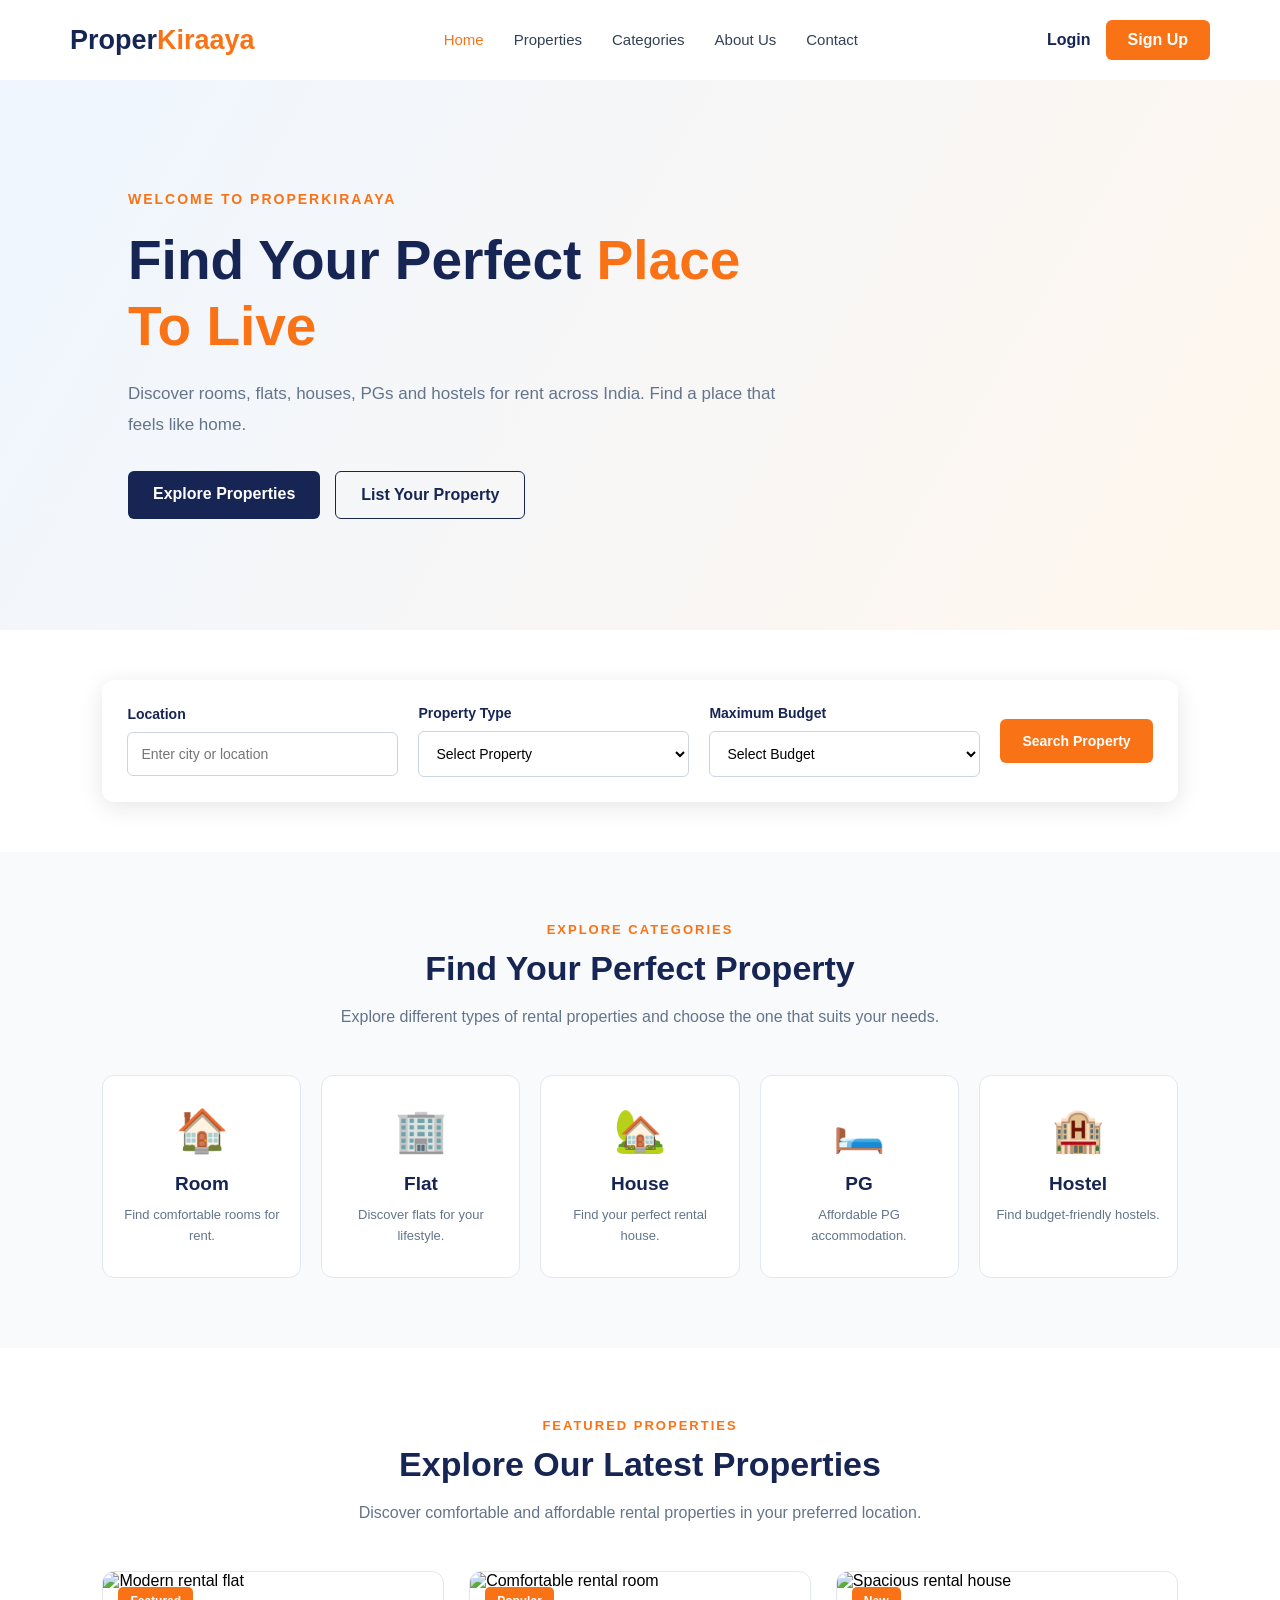
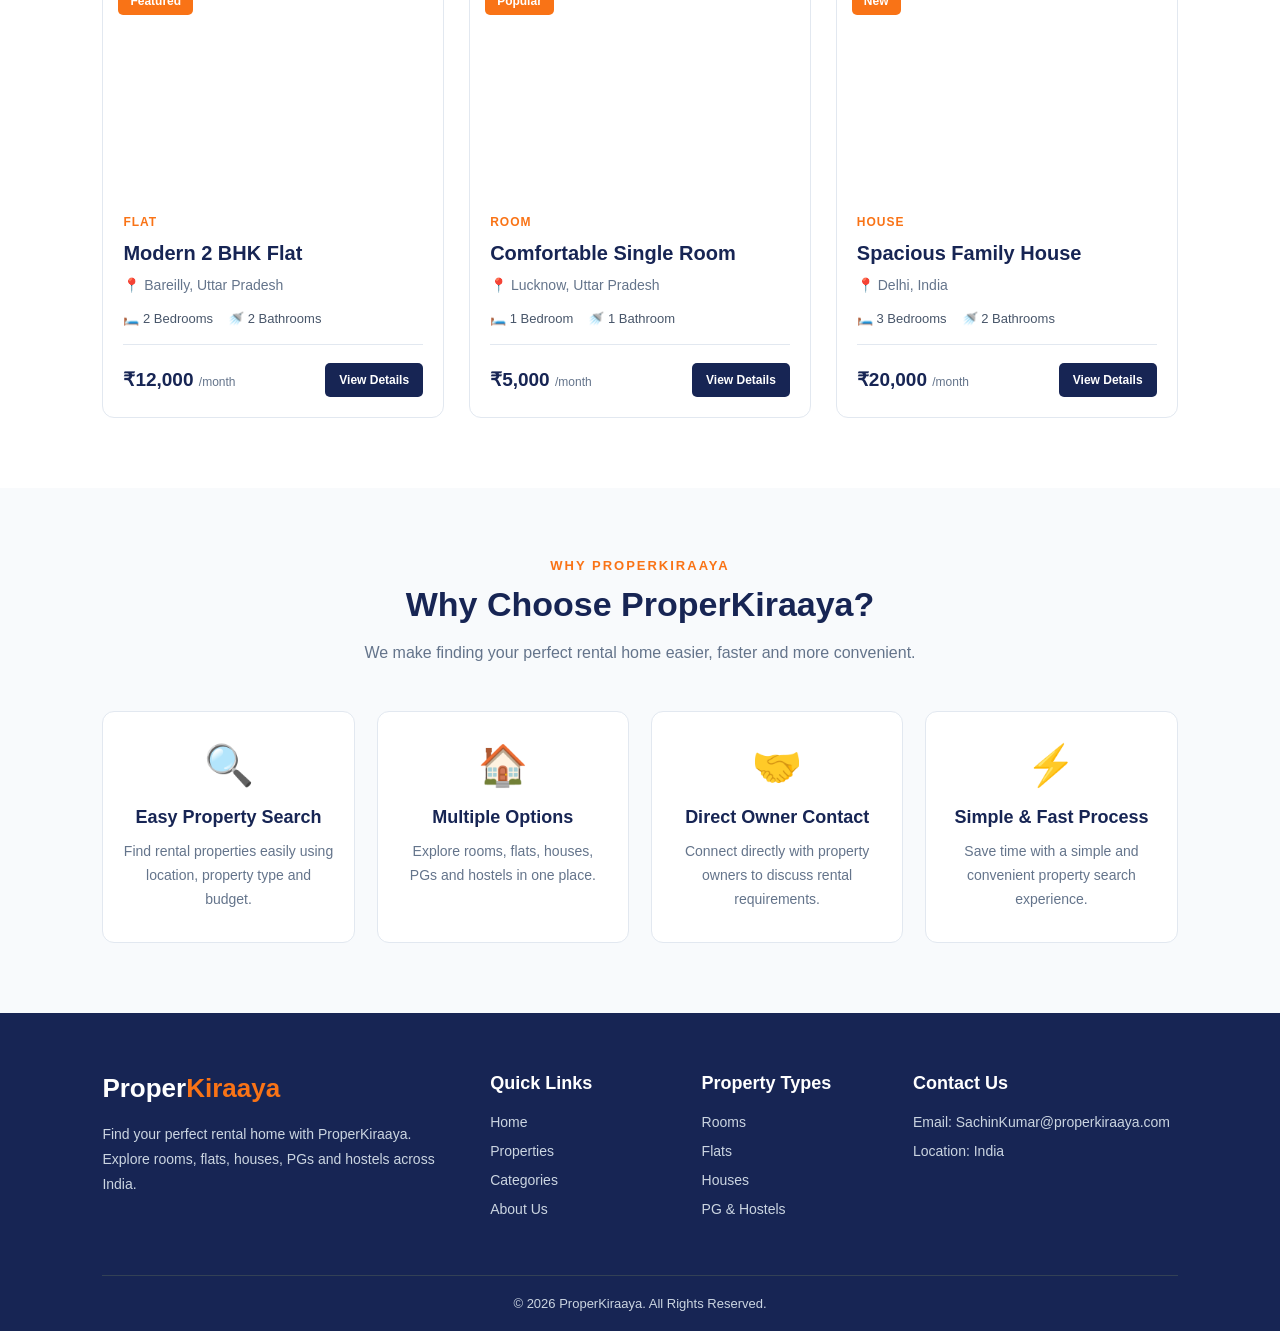
==== index.html @ 3c591e46 "Build ProperKiraaya frontend" ====
<!DOCTYPE html>
<html lang="en">

<head>

    <!-- Character Encoding -->
    <meta charset="UTF-8">

    <!-- Responsive Website -->
    <meta name="viewport" content="width=device-width, initial-scale=1.0">

    <!-- SEO Description -->
    <meta name="description"
        content="ProperKiraaya helps you find rooms, flats, houses, PGs and hostels for rent across India.">

    <!-- Website Title -->
    <title>ProperKiraaya | Find Your Perfect Rental Home</title>

    <!-- CSS Connection -->
    <link rel="stylesheet" href="./css/style.css">

    <!-- Favicon -->
    <link rel="icon" href="./assets/logos/logo.png">

</head>

<body>

    <!-- ================= HEADER ================= -->

<header class="header">

    <nav class="navbar">

        <!-- Website Logo -->
        <div class="logo">
            <a href="index.html">Proper<span>Kiraaya</span></a>
        </div>

        <!-- Navigation Links -->
        <ul class="nav-links">

            <li><a href="index.html" class="active">Home</a></li>

            <li><a href="#properties">Properties</a></li>

            <li><a href="#categories">Categories</a></li>

            <li><a href="#about">About Us</a></li>

            <li><a href="#contact">Contact</a></li>

        </ul>

        <!-- Navbar Buttons -->
        <div class="nav-buttons">

            <a href="./pages/login.html" class="login-btn">Login</a>

            <a href="./pages/signup.html" class="signup-btn">Sign Up</a>

        </div>

    </nav>

</header>


    <!-- ================= MAIN CONTENT ================= -->

    <main>

        <section class="hero-section">

    <div class="hero-content">

        <p class="hero-tagline">WELCOME TO PROPERKIRAAYA</p>

        <h1>
            Find Your Perfect
            <span>Place To Live</span>
        </h1>

        <p class="hero-description">
            Discover rooms, flats, houses, PGs and hostels
            for rent across India. Find a place that feels
            like home.
        </p>

        <div class="hero-buttons">

            <a href="#properties" class="explore-btn">
                Explore Properties
            </a>

            <a href="./pages/signup.html" class="owner-btn">
                List Your Property
            </a>

        </div>

    </div>

        </section>


        <!-- Property Search Section -->

        <section class="search-section">
                <div class="search-container">

        <div class="search-box">

            <!-- Location -->
            <div class="search-field">

                <label for="location">Location</label>

                <input
                    type="text"
                    id="location"
                    placeholder="Enter city or location"
                >

            </div>


            <!-- Property Type -->
            <div class="search-field">

                <label for="property-type">Property Type</label>

                <select id="property-type">

                    <option value="">Select Property</option>
                    <option value="room">Room</option>
                    <option value="flat">Flat</option>
                    <option value="house">House</option>
                    <option value="pg">PG</option>
                    <option value="hostel">Hostel</option>

                </select>

            </div>


            <!-- Budget -->
            <div class="search-field">

                <label for="budget">Maximum Budget</label>

                <select id="budget">

                    <option value="">Select Budget</option>
                    <option value="5000">₹5,000</option>
                    <option value="10000">₹10,000</option>
                    <option value="15000">₹15,000</option>
                    <option value="20000">₹20,000</option>
                    <option value="30000">₹30,000+</option>

                </select>

            </div>


            <!-- Search Button -->
            <button type="button" class="search-btn">

                Search Property

            </button>

        </div>

    </div>

        </section>


        <!-- Property Categories -->

        <section class="categories-section" id="categories">

    <div class="categories-container">

        <!-- Section Heading -->
        <div class="section-heading">

            <p class="section-tagline">EXPLORE CATEGORIES</p>

            <h2>Find Your Perfect Property</h2>

            <p>
                Explore different types of rental properties
                and choose the one that suits your needs.
            </p>

        </div>


        <!-- Category Cards -->
        <div class="categories-grid">

            <a href="#properties" class="category-card">

                <div class="category-icon">🏠</div>

                <h3>Room</h3>

                <p>Find comfortable rooms for rent.</p>

            </a>


            <a href="#properties" class="category-card">

                <div class="category-icon">🏢</div>

                <h3>Flat</h3>

                <p>Discover flats for your lifestyle.</p>

            </a>


            <a href="#properties" class="category-card">

                <div class="category-icon">🏡</div>

                <h3>House</h3>

                <p>Find your perfect rental house.</p>

            </a>


            <a href="#properties" class="category-card">

                <div class="category-icon">🛏️</div>

                <h3>PG</h3>

                <p>Affordable PG accommodation.</p>

            </a>


            <a href="#properties" class="category-card">

                <div class="category-icon">🏨</div>

                <h3>Hostel</h3>

                <p>Find budget-friendly hostels.</p>

            </a>

        </div>

    </div>

</section>

        <!-- Featured Properties -->

        <section class="featured-properties" id="properties">

    <div class="properties-container">

        <!-- Section Heading -->
        <div class="section-heading">

            <p class="section-tagline">FEATURED PROPERTIES</p>

            <h2>Explore Our Latest Properties</h2>

            <p>
                Discover comfortable and affordable rental
                properties in your preferred location.
            </p>

        </div>


        <!-- Properties Grid -->
        <div class="properties-grid">


            <!-- Property Card 1 -->
            <article class="property-card">

                <div class="property-image">

                    <img src="./assets/images/property-1.jpg"
                         alt="Modern rental flat">

                    <span class="property-badge">Featured</span>

                </div>

                <div class="property-info">

                    <span class="property-type">FLAT</span>

                    <h3>Modern 2 BHK Flat</h3>

                    <p class="property-location">
                        📍 Bareilly, Uttar Pradesh
                    </p>

                    <div class="property-details">

                        <span>🛏️ 2 Bedrooms</span>
                        <span>🚿 2 Bathrooms</span>

                    </div>

                    <div class="property-bottom">

                        <h4>₹12,000 <span>/month</span></h4>

                        <a href="#" class="details-btn">
                            View Details
                        </a>

                    </div>

                </div>

            </article>


            <!-- Property Card 2 -->
            <article class="property-card">

                <div class="property-image">

                    <img src="./assets/images/property-2.jpg"
                         alt="Comfortable rental room">

                    <span class="property-badge">Popular</span>

                </div>

                <div class="property-info">

                    <span class="property-type">ROOM</span>

                    <h3>Comfortable Single Room</h3>

                    <p class="property-location">
                        📍 Lucknow, Uttar Pradesh
                    </p>

                    <div class="property-details">

                        <span>🛏️ 1 Bedroom</span>
                        <span>🚿 1 Bathroom</span>

                    </div>

                    <div class="property-bottom">

                        <h4>₹5,000 <span>/month</span></h4>

                        <a href="#" class="details-btn">
                            View Details
                        </a>

                    </div>

                </div>

            </article>


            <!-- Property Card 3 -->
            <article class="property-card">

                <div class="property-image">

                    <img src="./assets/images/property-3.jpg"
                         alt="Spacious rental house">

                    <span class="property-badge">New</span>

                </div>

                <div class="property-info">

                    <span class="property-type">HOUSE</span>

                    <h3>Spacious Family House</h3>

                    <p class="property-location">
                        📍 Delhi, India
                    </p>

                    <div class="property-details">

                        <span>🛏️ 3 Bedrooms</span>
                        <span>🚿 2 Bathrooms</span>

                    </div>

                    <div class="property-bottom">

                        <h4>₹20,000 <span>/month</span></h4>

                        <a href="#" class="details-btn">
                            View Details
                        </a>

                    </div>

                </div>

            </article>


        </div>

    </div>

</section>

        <!-- Why Choose Us -->

        <section class="why-choose-us" id="about">

    <div class="why-container">

        <!-- Section Heading -->
        <div class="section-heading">

            <p class="section-tagline">WHY PROPERKIRAAYA</p>

            <h2>Why Choose ProperKiraaya?</h2>

            <p>
                We make finding your perfect rental home
                easier, faster and more convenient.
            </p>

        </div>


        <!-- Features Grid -->
        <div class="features-grid">


            <!-- Feature 1 -->
            <div class="feature-card">

                <div class="feature-icon">🔍</div>

                <h3>Easy Property Search</h3>

                <p>
                    Find rental properties easily using
                    location, property type and budget.
                </p>

            </div>


            <!-- Feature 2 -->
            <div class="feature-card">

                <div class="feature-icon">🏠</div>

                <h3>Multiple Options</h3>

                <p>
                    Explore rooms, flats, houses,
                    PGs and hostels in one place.
                </p>

            </div>


            <!-- Feature 3 -->
            <div class="feature-card">

                <div class="feature-icon">🤝</div>

                <h3>Direct Owner Contact</h3>

                <p>
                    Connect directly with property owners
                    to discuss rental requirements.
                </p>

            </div>


            <!-- Feature 4 -->
            <div class="feature-card">

                <div class="feature-icon">⚡</div>

                <h3>Simple & Fast Process</h3>

                <p>
                    Save time with a simple and
                    convenient property search experience.
                </p>

            </div>


        </div>

    </div>

</section>

    </main>


    <!-- ================= FOOTER ================= -->

    <footer class="footer" id="contact">

    <div class="footer-container">

        <!-- Company Information -->
        <div class="footer-column">

            <h2 class="footer-logo">
                Proper<span>Kiraaya</span>
            </h2>

            <p>
                Find your perfect rental home with ProperKiraaya.
                Explore rooms, flats, houses, PGs and hostels
                across India.
            </p>

        </div>


        <!-- Quick Links -->
        <div class="footer-column">

            <h3>Quick Links</h3>

            <ul>
                <li><a href="index.html">Home</a></li>
                <li><a href="#properties">Properties</a></li>
                <li><a href="#categories">Categories</a></li>
                <li><a href="#about">About Us</a></li>
            </ul>

        </div>


        <!-- Property Links -->
        <div class="footer-column">

            <h3>Property Types</h3>

            <ul>
                <li><a href="#categories">Rooms</a></li>
                <li><a href="#categories">Flats</a></li>
                <li><a href="#categories">Houses</a></li>
                <li><a href="#categories">PG & Hostels</a></li>
            </ul>

        </div>


        <!-- Contact Information -->
        <div class="footer-column">

            <h3>Contact Us</h3>

            <ul>
                <li>Email: SachinKumar@properkiraaya.com</li>
                <li>Location: India</li>
            </ul>

        </div>

    </div>


    <!-- Copyright -->
    <div class="footer-bottom">

        <p>
            © 2026 ProperKiraaya. All Rights Reserved.
        </p>

    </div>

</footer>


    <!-- ================= JAVASCRIPT ================= -->

    <script src="./js/script.js"></script>

</body>

</html>
---- css/style.css ----
/* =========================
   GLOBAL CSS
========================= */

* {
    margin: 0;
    padding: 0;
    box-sizing: border-box;
}

body {
    font-family: Arial, sans-serif;
    background-color: #ffffff;
}


/* =========================
   NAVBAR
========================= */

.header {
    width: 100%;
    background-color: #ffffff;
    box-shadow: 0 2px 10px rgba(0, 0, 0, 0.08);
}

.navbar {
    max-width: 1200px;
    margin: auto;
    padding: 20px 30px;

    display: flex;
    align-items: center;
    justify-content: space-between;
}

/* Logo */

.logo a {
    font-size: 27px;
    font-weight: bold;
    text-decoration: none;
    color: #172554;
}

.logo span {
    color: #f97316;
}


/* Navigation Links */

.nav-links {
    display: flex;
    gap: 30px;
    list-style: none;
}

.nav-links a {
    text-decoration: none;
    color: #334155;
    font-size: 15px;
    font-weight: 500;
    transition: 0.3s;
}

.nav-links a:hover,
.nav-links a.active {
    color: #f97316;
}


/* Navbar Buttons */

.nav-buttons {
    display: flex;
    align-items: center;
    gap: 15px;
}

.login-btn {
    text-decoration: none;
    color: #172554;
    font-weight: 600;
}

.signup-btn {
    text-decoration: none;
    background-color: #f97316;
    color: white;

    padding: 11px 22px;
    border-radius: 6px;

    font-weight: 600;
    transition: 0.3s;
}

.signup-btn:hover {
    background-color: #ea580c;
}


/* =========================
   HERO SECTION
========================= */

.hero-section {
    min-height: 550px;

    display: flex;
    align-items: center;

    padding: 70px 10%;

    background: linear-gradient(120deg, #eff6ff,#fff7ed);
}

.hero-content {
    max-width: 650px;
}

.hero-tagline {
    color: #f97316;
    font-size: 14px;
    font-weight: bold;
    letter-spacing: 2px;
    margin-bottom: 20px;
}

.hero-content h1 {
    font-size: 55px;
    line-height: 1.2;
    color: #172554;
    margin-bottom: 20px;
}

.hero-content h1 span {
    color: #f97316;
}

.hero-description {
    font-size: 17px;
    line-height: 1.8;
    color: #64748b;
    margin-bottom: 30px;
}


/* Hero Buttons */

.hero-buttons {
    display: flex;
    gap: 15px;
}

.explore-btn {
    text-decoration: none;
    background-color: #172554;
    color: white;
    padding: 14px 25px;
    border-radius: 6px;
    font-weight: 600;
}

.owner-btn {
    text-decoration: none;
    color: #172554;
    border: 1px solid #172554;
    padding: 14px 25px;
    border-radius: 6px;
    font-weight: 600;
}

.explore-btn:hover {
    background-color: #1e40af;
}

.owner-btn:hover {
    background-color: #172554;
    color: white;
}

/* =========================
   TABLET RESPONSIVE
========================= */

@media (max-width: 992px) {

    .navbar {
        padding: 20px;
        gap: 20px;
    }

    .nav-links {
        gap: 15px;
    }

    .nav-links a {
        font-size: 14px;
    }

    .hero-section {
        padding: 60px 6%;
    }

    .hero-content h1 {
        font-size: 45px;
    }

}

/* =========================
   MOBILE RESPONSIVE
========================= */

@media (max-width: 768px) {

    .navbar {
        flex-wrap: wrap;
        justify-content: center;
        gap: 20px;
    }

    .nav-links {
        width: 100%;
        justify-content: center;
        flex-wrap: wrap;
        gap: 15px;
    }

    .nav-buttons {
        justify-content: center;
    }

    .hero-section {
        min-height: auto;
        padding: 60px 25px;
    }

    .hero-content {
        width: 100%;
    }

    .hero-content h1 {
        font-size: 38px;
    }

    .hero-description {
        font-size: 15px;
    }

}

/* =========================
   SMALL MOBILE
========================= */

@media (max-width: 480px) {

    .logo a {
        font-size: 23px;
    }

    .nav-links {
        gap: 12px;
    }

    .nav-links a {
        font-size: 13px;
    }

    .hero-section {
        padding: 45px 20px;
    }

    .hero-content h1 {
        font-size: 32px;
    }

    .hero-tagline {
        font-size: 12px;
    }

    .hero-buttons {
        flex-direction: column;
    }

    .explore-btn,
    .owner-btn {
        text-align: center;
        width: 100%;
    }

}

/* =========================
   PROPERTY SEARCH SECTION
========================= */

.search-section {
    width: 100%;
    padding: 50px 8%;
    background-color: #ffffff;
}

.search-container {
    max-width: 1200px;
    margin: auto;
}

.search-box {
    display: flex;
    align-items: center;
    justify-content: space-between;

    gap: 20px;
    padding: 25px;

    background-color: #ffffff;

    border-radius: 12px;

    box-shadow: 0 5px 25px rgba(0, 0, 0, 0.10);
}

.search-field {
    display: flex;
    flex-direction: column;
    gap: 10px;

    flex: 1;
}

.search-field label {
    font-size: 14px;
    font-weight: 600;
    color: #172554;
}

.search-field input,
.search-field select {

    width: 100%;
    padding: 13px;

    border: 1px solid #cbd5e1;
    border-radius: 6px;

    font-size: 14px;
    outline: none;

    background-color: #ffffff;
}

.search-field input:focus,
.search-field select:focus {
    border-color: #f97316;
}

.search-btn {
    padding: 14px 22px;

    background-color: #f97316;
    color: #ffffff;

    border: none;
    border-radius: 6px;

    font-size: 14px;
    font-weight: 600;

    cursor: pointer;
    transition: 0.3s;
}

.search-btn:hover {
    background-color: #ea580c;
}

/* =========================
   SEARCH RESPONSIVE
========================= */

@media (max-width: 768px) {

    .search-section {
        padding: 35px 20px;
    }

    .search-box {
        flex-direction: column;
        align-items: stretch;
    }

    .search-field {
        width: 100%;
    }

    .search-btn {
        width: 100%;
    }

}

/* =========================
   PROPERTY CATEGORIES
========================= */

.categories-section {
    width: 100%;
    padding: 70px 8%;
    background-color: #f8fafc;
}

.categories-container {
    max-width: 1200px;
    margin: auto;
}

/* Section Heading */

.section-heading {
    text-align: center;
    margin-bottom: 45px;
}

.section-tagline {
    color: #f97316;
    font-size: 13px;
    font-weight: bold;
    letter-spacing: 2px;
    margin-bottom: 12px;
}

.section-heading h2 {
    font-size: 34px;
    color: #172554;
    margin-bottom: 15px;
}

.section-heading > p:last-child {
    color: #64748b;
    font-size: 16px;
    line-height: 1.7;
}

/* Categories Grid */

.categories-grid {
    display: grid;
    grid-template-columns: repeat(5, 1fr);
    gap: 20px;
}

/* Category Card */

.category-card {
    padding: 30px 15px;
    background-color: #ffffff;
    border-radius: 12px;
    border: 1px solid #e2e8f0;
    text-align: center;
    text-decoration: none;
    transition: 0.3s ease;
}

/* Hover Effect */

.category-card:hover {
    transform: translateY(-8px);
    box-shadow: 0 10px 25px rgba(0, 0, 0, 0.08);
    border-color: #f97316;
}

/* Category Icon */

.category-icon {
    font-size: 42px;
    margin-bottom: 18px;
}

/* Category Text */

.category-card h3 {
    color: #172554;
    font-size: 19px;
    margin-bottom: 10px;
}

.category-card p {
    color: #64748b;
    font-size: 13px;
    line-height: 1.6;
}

/* =========================
   RESPONSIVE DESIGN
========================= */

@media (max-width: 992px) {

    .categories-grid {
        grid-template-columns: repeat(3, 1fr);
    }

}

@media (max-width: 768px) {

    .categories-section {
        padding: 50px 20px;
    }

    .categories-grid {
        grid-template-columns: repeat(2, 1fr);
        gap: 15px;
    }

    .section-heading h2 {
        font-size: 27px;
    }

}

@media (max-width: 480px) {

    .categories-grid {
        grid-template-columns: 1fr;
    }

    .category-card {
        padding: 25px 15px;
    }

}

/* =========================
   FEATURED PROPERTIES
========================= */

.featured-properties {
    width: 100%;
    padding: 70px 8%;
    background-color: #ffffff;
}

.properties-container {
    max-width: 1200px;
    margin: auto;
}


/* Properties Grid */

.properties-grid {
    display: grid;
    grid-template-columns: repeat(3, 1fr);
    gap: 25px;
}


/* Property Card */

.property-card {
    background-color: #ffffff;
    border: 1px solid #e2e8f0;
    border-radius: 12px;
    overflow: hidden;
    transition: 0.3s ease;
}

.property-card:hover {
    transform: translateY(-7px);
    box-shadow: 0 10px 25px rgba(0, 0, 0, 0.10);
}


/* Property Image */

.property-image {
    width: 100%;
    height: 220px;
    position: relative;
    overflow: hidden;
}

.property-image img {
    width: 100%;
    height: 100%;
    object-fit: cover;
    display: block;
}

.property-badge {
    position: absolute;
    top: 15px;
    left: 15px;

    background-color: #f97316;
    color: #ffffff;

    padding: 7px 12px;
    border-radius: 5px;

    font-size: 12px;
    font-weight: bold;
}


/* Property Information */

.property-info {
    padding: 20px;
}

.property-type {
    color: #f97316;
    font-size: 12px;
    font-weight: bold;
    letter-spacing: 1px;
}

.property-info h3 {
    color: #172554;
    font-size: 20px;
    margin: 12px 0;
}

.property-location {
    color: #64748b;
    font-size: 14px;
    margin-bottom: 18px;
}


/* Property Details */

.property-details {
    display: flex;
    gap: 15px;
    flex-wrap: wrap;

    padding-bottom: 18px;
    border-bottom: 1px solid #e2e8f0;

    color: #475569;
    font-size: 13px;
}


/* Property Bottom */

.property-bottom {
    display: flex;
    justify-content: space-between;
    align-items: center;

    gap: 10px;
    margin-top: 18px;
}

.property-bottom h4 {
    color: #172554;
    font-size: 19px;
}

.property-bottom h4 span {
    color: #64748b;
    font-size: 12px;
    font-weight: normal;
}

.details-btn {
    text-decoration: none;
    background-color: #172554;
    color: #ffffff;

    padding: 10px 14px;
    border-radius: 5px;

    font-size: 12px;
    font-weight: bold;
}

.details-btn:hover {
    background-color: #f97316;
}


/* =========================
   RESPONSIVE DESIGN
========================= */

@media (max-width: 992px) {

    .properties-grid {
        grid-template-columns: repeat(2, 1fr);
    }

}

@media (max-width: 768px) {

    .featured-properties {
        padding: 50px 20px;
    }

    .properties-grid {
        grid-template-columns: repeat(2, 1fr);
        gap: 15px;
    }

}

@media (max-width: 480px) {

    .properties-grid {
        grid-template-columns: 1fr;
    }

    .property-image {
        height: 200px;
    }

    .property-info h3 {
        font-size: 18px;
    }

}
/* =========================
   WHY CHOOSE US
========================= */

.why-choose-us {
    width: 100%;
    padding: 70px 8%;
    background-color: #f8fafc;
}

.why-container {
    max-width: 1200px;
    margin: auto;
}


/* Features Grid */

.features-grid {
    display: grid;
    grid-template-columns: repeat(4, 1fr);
    gap: 22px;
}


/* Feature Card */

.feature-card {
    padding: 30px 20px;

    background-color: #ffffff;

    border: 1px solid #e2e8f0;
    border-radius: 12px;

    text-align: center;

    transition: 0.3s ease;
}

.feature-card:hover {
    transform: translateY(-7px);

    box-shadow: 0 10px 25px rgba(0, 0, 0, 0.08);

    border-color: #f97316;
}


/* Feature Icon */

.feature-icon {
    font-size: 40px;
    margin-bottom: 18px;
}


/* Feature Text */

.feature-card h3 {
    color: #172554;
    font-size: 18px;
    margin-bottom: 12px;
}

.feature-card p {
    color: #64748b;
    font-size: 14px;
    line-height: 1.7;
}


/* =========================
   RESPONSIVE DESIGN
========================= */

@media (max-width: 992px) {

    .features-grid {
        grid-template-columns: repeat(2, 1fr);
    }

}

@media (max-width: 768px) {

    .why-choose-us {
        padding: 50px 20px;
    }

}

@media (max-width: 480px) {

    .features-grid {
        grid-template-columns: 1fr;
    }

    .feature-card {
        padding: 25px 15px;
    }

}
/* =========================
   FOOTER
========================= */

.footer {
    width: 100%;
    background-color: #172554;
    color: #ffffff;
    padding: 60px 8% 20px;
}

.footer-container {
    max-width: 1200px;
    margin: auto;

    display: grid;
    grid-template-columns: 2fr 1fr 1fr 1.5fr;
    gap: 35px;
}


/* Footer Logo */

.footer-logo {
    font-size: 26px;
    margin-bottom: 18px;
}

.footer-logo span {
    color: #f97316;
}


/* Footer Columns */

.footer-column h3 {
    font-size: 18px;
    margin-bottom: 20px;
}

.footer-column p {
    color: #cbd5e1;
    font-size: 14px;
    line-height: 1.8;
}

.footer-column ul {
    list-style: none;
}

.footer-column ul li {
    margin-bottom: 13px;
    color: #cbd5e1;
    font-size: 14px;
}

.footer-column ul li a {
    color: #cbd5e1;
    text-decoration: none;
    transition: 0.3s;
}

.footer-column ul li a:hover {
    color: #f97316;
}


/* Footer Bottom */

.footer-bottom {
    max-width: 1200px;
    margin: 45px auto 0;
    padding-top: 20px;

    border-top: 1px solid #334155;

    text-align: center;
}

.footer-bottom p {
    color: #cbd5e1;
    font-size: 13px;
}


/* =========================
   RESPONSIVE DESIGN
========================= */

@media (max-width: 992px) {

    .footer-container {
        grid-template-columns: repeat(2, 1fr);
    }

}

@media (max-width: 480px) {

    .footer {
        padding: 45px 20px 20px;
    }

    .footer-container {
        grid-template-columns: 1fr;
        gap: 30px;
    }

}
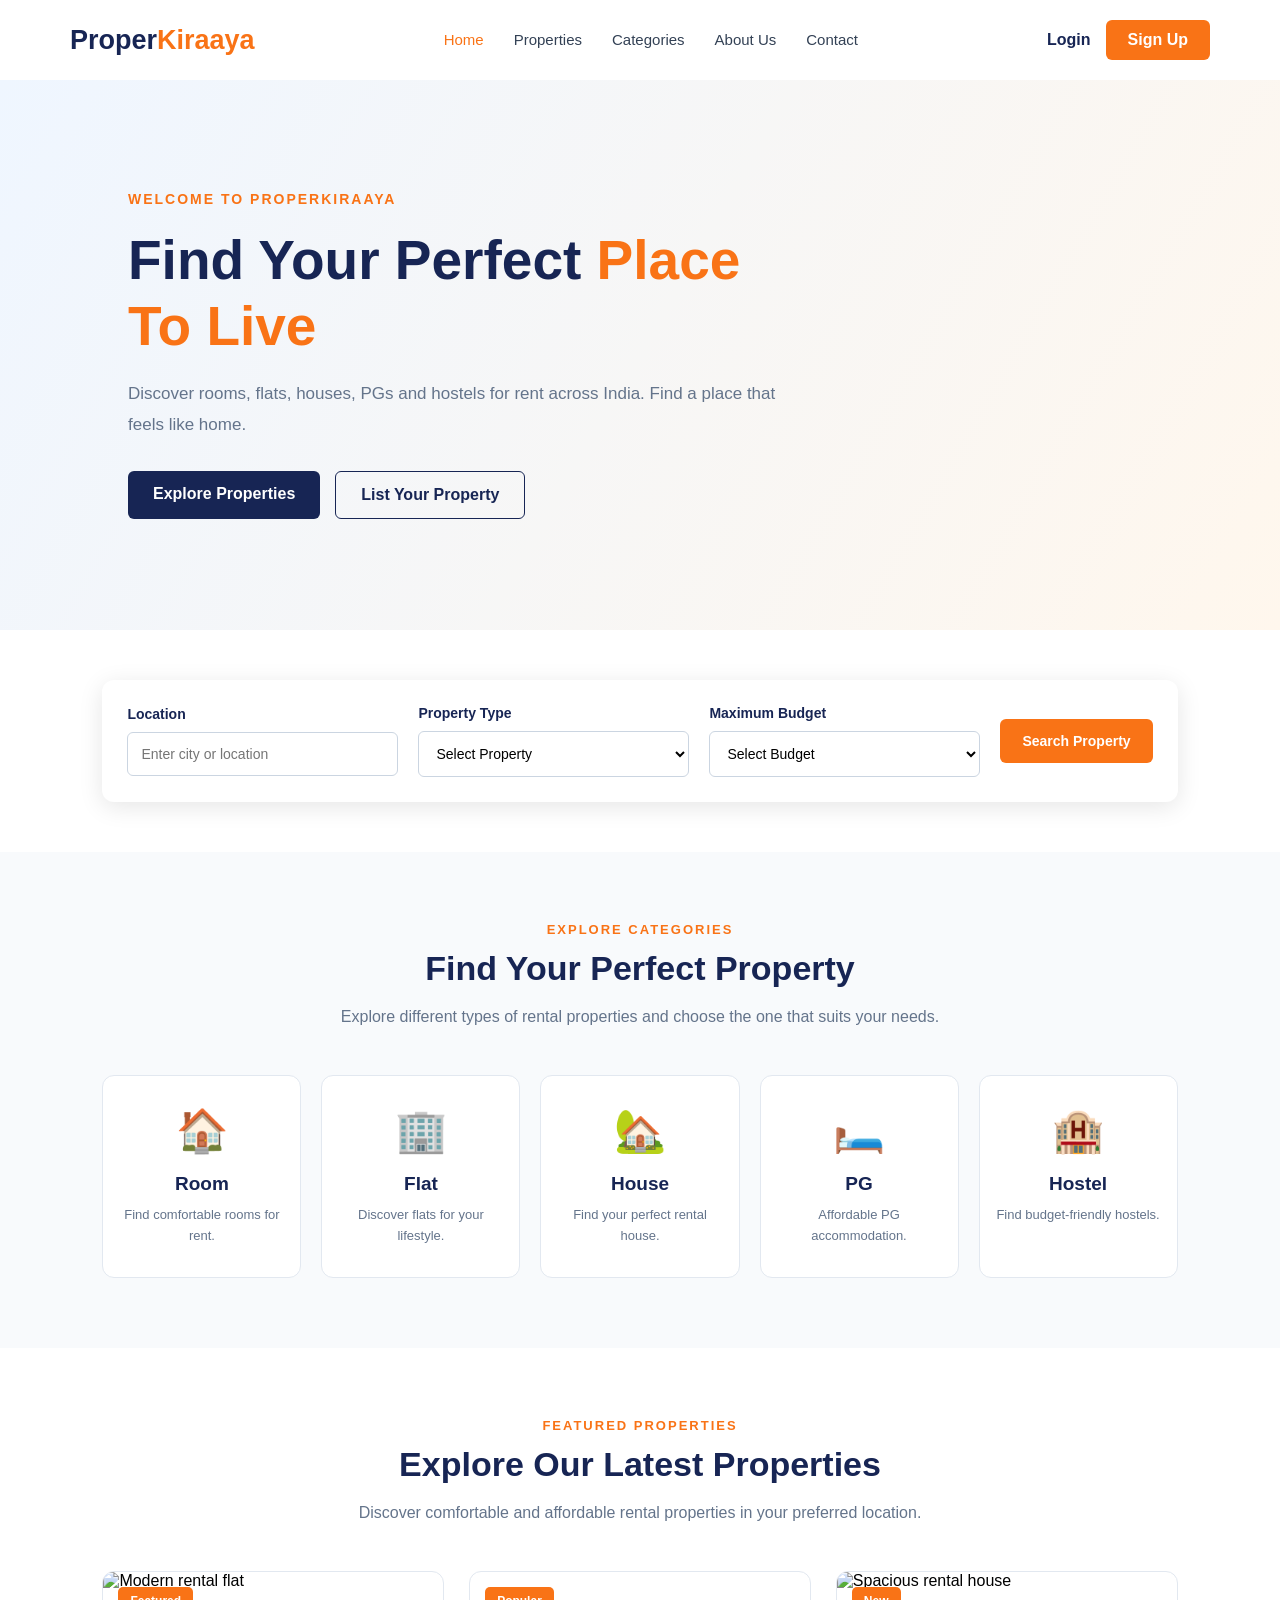
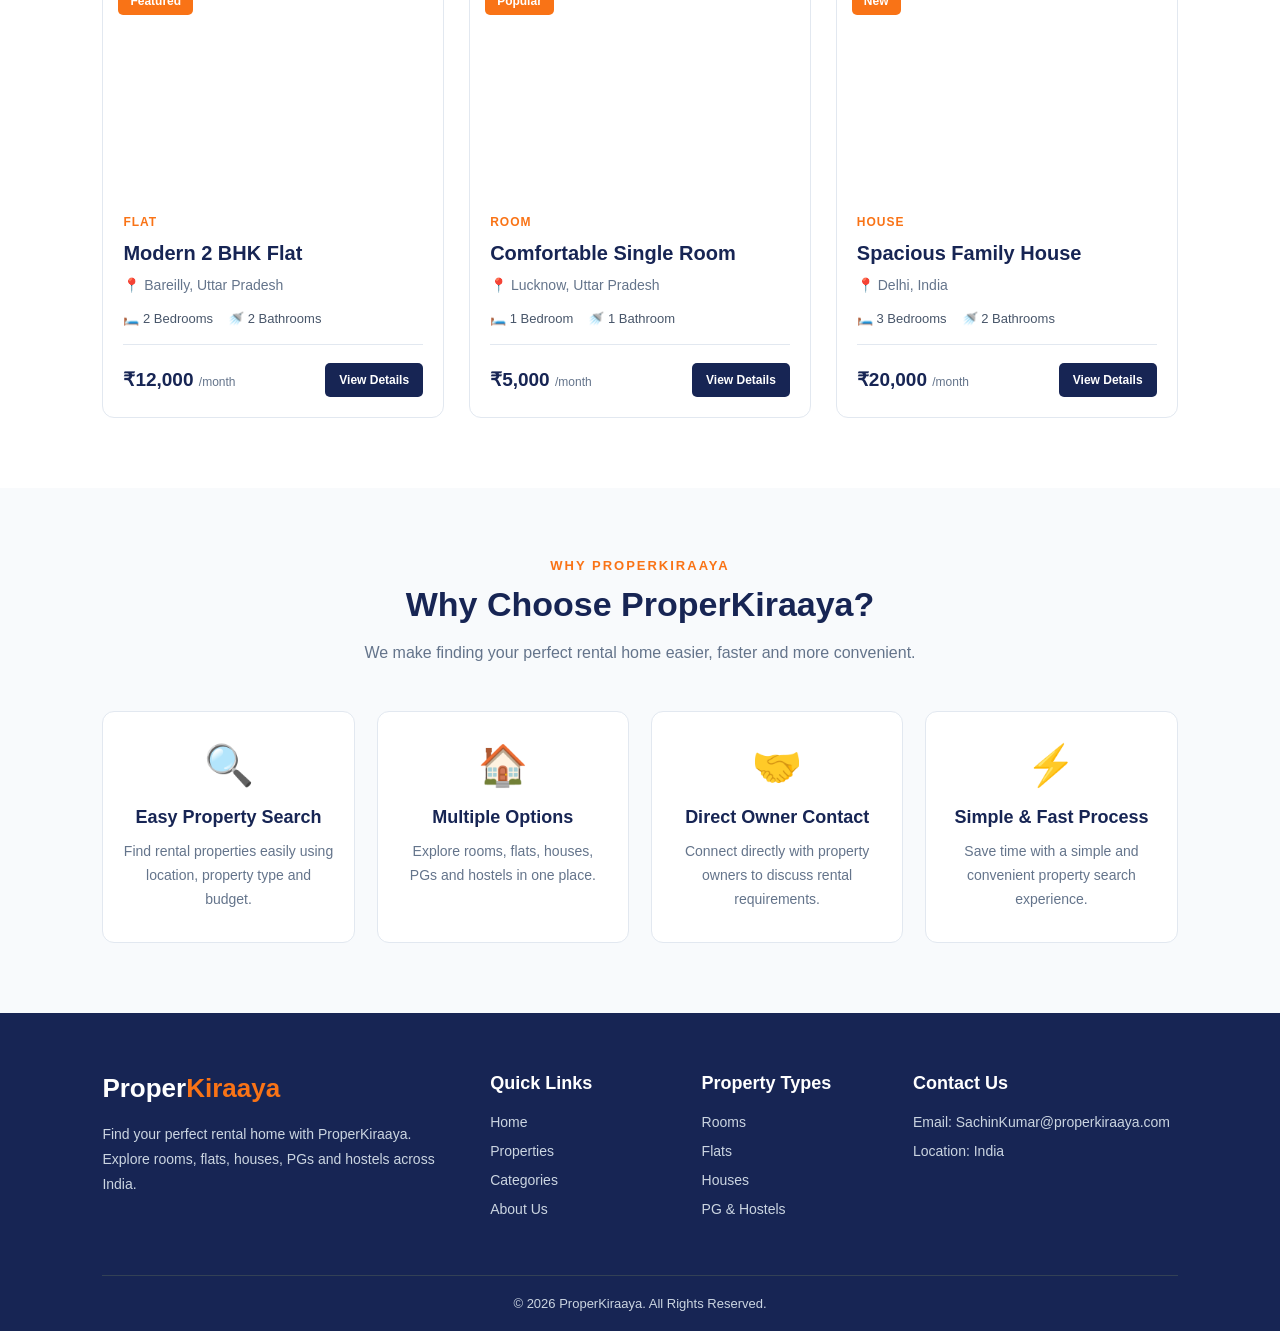
==== commit e9a09dde: "Add Properties page and update homepage navigation" ====
--- a/index.html
+++ b/index.html
@@ -42,7 +42,8 @@
 
             <li><a href="index.html" class="active">Home</a></li>
 
-            <li><a href="#properties">Properties</a></li>
+            <!-- <li><a href="">Properties</a></li> -->
+           <li><a href="./pages/properties.html">Properties</a></li>
 
             <li><a href="#categories">Categories</a></li>
 
@@ -89,7 +90,7 @@
 
         <div class="hero-buttons">
 
-            <a href="#properties" class="explore-btn">
+            <a href="properties" class="explore-btn">
                 Explore Properties
             </a>
 
@@ -335,8 +336,8 @@
 
                 <div class="property-image">
 
-                    <img src="./assets/images/property-2.jpg"
-                         alt="Comfortable rental room">
+                    <!-- <img src="./assets/images/property-2.jpg" -->
+                         <!-- alt="Comfortable rental room"> -->
 
                     <span class="property-badge">Popular</span>
 
@@ -548,6 +549,7 @@
             <ul>
                 <li><a href="index.html">Home</a></li>
                 <li><a href="#properties">Properties</a></li>
+                <!-- <a href="./pages/properties.html">Properties</a> -->
                 <li><a href="#categories">Categories</a></li>
                 <li><a href="#about">About Us</a></li>
             </ul>
